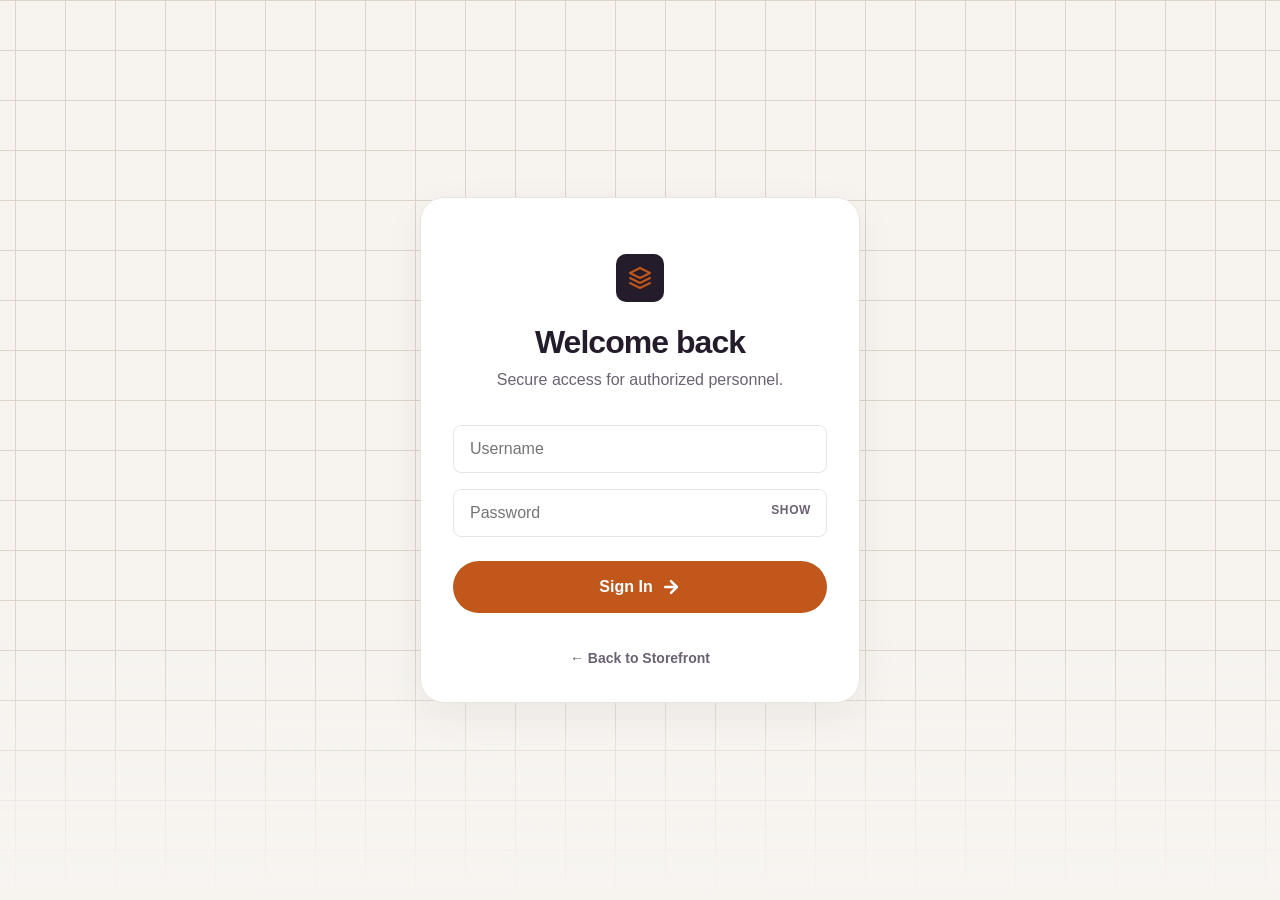
==== admin/index.html @ 254e4165 "Initial commit: E-Commerce Inventory & Order Management System" ====
<!DOCTYPE html>
<html lang="en">
<head>
    <meta charset="UTF-8">
    <meta name="viewport" content="width=device-width, initial-scale=1.0">
    <title>7Store - Admin Dashboard</title>
    <link rel="stylesheet" href="../css/style.css">
</head>
<body>
    <div class="admin-layout">
        <aside class="sidebar">
            <div class="logo" style="margin-bottom: 40px; padding: 0 16px;">
                <div class="logo-tile">
                    <svg viewBox="0 0 24 24" fill="none" stroke-width="2" stroke-linecap="round" stroke-linejoin="round">
                        <polygon points="12 2 2 7 12 12 22 7 12 2"></polygon>
                        <polyline points="2 17 12 22 22 17"></polyline>
                        <polyline points="2 12 12 17 22 12"></polyline>
                    </svg>
                </div>
                7Store
            </div>

            <div style="padding: 0 16px; margin-bottom:24px;">
                <div style="font-size:12px; font-weight:700; color:var(--text-muted); text-transform:uppercase; letter-spacing:0.05em; margin-bottom:8px;">Signed in as</div>
                <div style="display:flex; align-items:center; gap:8px;">
                    <div style="width:8px; height:8px; border-radius:50%; background:var(--accent);"></div>
                    <span id="username-display" style="font-weight:600;"></span>
                    <span class="badge badge-neutral" style="font-size:10px;">ADMIN</span>
                </div>
            </div>

            <a class="sidebar-link active" onclick="loadDashboard()">Dashboard</a>
            <a class="sidebar-link" onclick="loadAnalytics()">Analytics</a>
            <a class="sidebar-link" onclick="loadReorder()">Smart Reorder</a>
            <a class="sidebar-link" onclick="loadCategories()">Categories</a>
            <a class="sidebar-link" onclick="loadProducts()">Products</a>
            <a class="sidebar-link" onclick="loadOrders()">All Orders</a>
            <a class="sidebar-link" onclick="loadStaff()">Manage Staff</a>
            
            <div style="margin-top:auto;">
                <a href="../index.html" target="_blank" class="sidebar-link">
                    <svg width="18" height="18" viewBox="0 0 24 24" fill="none" stroke="currentColor" stroke-width="2" stroke-linecap="round" stroke-linejoin="round"><path d="M18 13v6a2 2 0 0 1-2 2H5a2 2 0 0 1-2-2V8a2 2 0 0 1 2-2h6"></path><polyline points="15 3 21 3 21 9"></polyline><line x1="10" y1="14" x2="21" y2="3"></line></svg>
                    Storefront
                </a>
                <a class="sidebar-link" onclick="logout()" style="color:var(--danger);">
                    <svg width="18" height="18" viewBox="0 0 24 24" fill="none" stroke="currentColor" stroke-width="2" stroke-linecap="round" stroke-linejoin="round"><path d="M9 21H5a2 2 0 0 1-2-2V5a2 2 0 0 1 2-2h4"></path><polyline points="16 17 21 12 16 7"></polyline><line x1="21" y1="12" x2="9" y2="12"></line></svg>
                    Logout
                </a>
            </div>
        </aside>

        <main class="admin-content">
            
            <!-- 1. Dashboard View -->
            <div id="view-dashboard" class="view-section active" style="display:block;">
                <h1 style="margin-bottom:32px;">Overview</h1>
                <div class="grid-3">
                    <div class="card">
                        <h3 style="color:var(--text-muted); font-size:16px;">Total Products</h3>
                        <h1 id="stat-products" style="font-size:48px; margin-top:8px;">...</h1>
                    </div>
                    <div class="card">
                        <h3 style="color:var(--text-muted); font-size:16px;">Total Orders</h3>
                        <h1 id="stat-orders" style="font-size:48px; margin-top:8px;">...</h1>
                    </div>
                    <div class="card">
                        <h3 style="color:var(--text-muted); font-size:16px;">Staff Members</h3>
                        <h1 id="stat-staff" style="font-size:48px; margin-top:8px;">...</h1>
                    </div>
                </div>
            </div>

            <!-- Analytics View -->
            <div id="view-analytics" class="view-section">
                <h1 style="margin-bottom:32px;">Business Analytics</h1>
                
                <div class="card" style="margin-bottom: 32px; background:var(--accent-light); border-color:var(--accent);">
                    <h3 style="color:var(--accent); font-size:16px;">Total Revenue (All Time)</h3>
                    <h1 id="stat-revenue" style="font-size:56px; color:var(--text-main); letter-spacing:-0.03em;">...</h1>
                </div>
                
                <div class="grid-2" style="margin-bottom: 32px;">
                    <div class="card">
                        <h3 style="margin-bottom: 24px;">Top 5 Best Sellers</h3>
                        <table style="margin-top:0;">
                            <thead><tr><th>Product Name</th><th>Total Sold</th></tr></thead>
                            <tbody id="best-tbody"></tbody>
                        </table>
                    </div>
                    <div class="card">
                        <h3 style="margin-bottom: 24px;">Dead Stock (30 Days)</h3>
                        <table style="margin-top:0;">
                            <thead><tr><th>Product Name</th><th>Current Stock</th></tr></thead>
                            <tbody id="dead-tbody"></tbody>
                        </table>
                    </div>
                </div>
                
                <div class="card">
                    <h3 style="margin-bottom: 24px;">Sales Trend (Last 7 Days)</h3>
                    <div id="sales-chart" class="bar-chart-container">
                        <!-- Filled by JS -->
                    </div>
                </div>
            </div>

            <!-- Reorder Suggestions View -->
            <div id="view-reorder" class="view-section">
                <h1 style="margin-bottom:32px;">Smart Reorder Suggestions</h1>
                <div class="card">
                    <div style="background:var(--bg-color); padding: 16px 24px; border-radius:var(--radius-sm); border-left: 4px solid var(--accent); margin-bottom: 24px;">
                        <strong style="color:var(--text-main);">Prediction Formula:</strong><br>
                        <span style="color:var(--text-muted);">(Average Daily Sales &times; 7-Day Lead Time) + 5 Units Safety Stock = Reorder Point</span>
                    </div>
                    <table style="margin-top:0;">
                        <thead><tr><th>Product Name</th><th>Avg Daily Sales (30d)</th><th>Reorder Point</th><th>Current Stock</th><th>Suggested Order Qty</th></tr></thead>
                        <tbody id="reorder-tbody"></tbody>
                    </table>
                </div>
            </div>

            <!-- Categories View -->
            <div id="view-categories" class="view-section">
                <h1 style="margin-bottom:32px;">Categories</h1>
                <div class="card" style="margin-bottom: 32px;">
                    <h3 style="margin-bottom: 16px;">Add New Category</h3>
                    <form id="cat-form" style="display:flex; gap:16px;">
                        <input type="text" id="cat-name" placeholder="Category Name" required style="flex:1;">
                        <input type="text" id="cat-desc" placeholder="Description" style="flex:2;">
                        <button type="submit" class="btn-primary">Add Category</button>
                    </form>
                </div>
                <div class="card">
                    <table style="margin-top:0;">
                        <thead><tr><th>ID</th><th>Name</th><th>Description</th></tr></thead>
                        <tbody id="cat-tbody"></tbody>
                    </table>
                </div>
            </div>

            <!-- Products View -->
            <div id="view-products" class="view-section">
                <h1 style="margin-bottom:32px;">Products</h1>
                <div class="card" style="margin-bottom: 32px;">
                    <h3 style="margin-bottom: 16px;">Add / Edit Product</h3>
                    <form id="prod-form" class="grid-3">
                        <input type="hidden" id="prod-id" value="0">
                        <input type="text" id="prod-sku" placeholder="SKU" required>
                        <input type="text" id="prod-name" placeholder="Product Name" required>
                        <select id="prod-cat" required><option value="">- Select Category -</option></select>
                        <input type="number" id="prod-price" placeholder="Price (₹)" step="0.01" required>
                        <input type="number" id="prod-stock" placeholder="Initial Stock" required>
                        <input type="number" id="prod-thresh" placeholder="Low Stock Threshold" required>
                        <input type="text" id="prod-desc" placeholder="Description" style="grid-column: 1 / span 2;">
                        <div style="display:flex; gap:12px;">
                            <button type="submit" class="btn-primary" style="flex:1;">Save</button>
                            <button type="button" class="btn-secondary" onclick="document.getElementById('prod-form').reset(); document.getElementById('prod-id').value=0;">Clear</button>
                        </div>
                    </form>
                </div>
                <div class="card">
                    <table style="margin-top:0;">
                        <thead><tr><th>SKU</th><th>Name</th><th>Category</th><th>Price</th><th>Stock</th><th>Status</th><th>Actions</th></tr></thead>
                        <tbody id="prod-tbody"></tbody>
                    </table>
                </div>
            </div>

            <!-- Orders View -->
            <div id="view-orders" class="view-section">
                <h1 style="margin-bottom:32px;">All Orders</h1>
                <div class="card">
                    <table style="margin-top:0;">
                        <thead><tr><th>ID</th><th>Customer</th><th>Amount</th><th>Status</th><th>Date</th></tr></thead>
                        <tbody id="orders-tbody"></tbody>
                    </table>
                </div>
            </div>

            <!-- Staff View -->
            <div id="view-staff" class="view-section">
                <h1 style="margin-bottom:32px;">Manage Staff</h1>
                <div class="card" style="margin-bottom: 32px;">
                    <h3 style="margin-bottom: 16px;">Add Staff Member</h3>
                    <form id="staff-form" style="display:flex; gap:16px;">
                        <input type="text" id="staff-user" placeholder="Username" required>
                        <input type="password" id="staff-pass" placeholder="Temporary Password" required>
                        <button type="submit" class="btn-primary">Add Staff</button>
                    </form>
                </div>
                <div class="card">
                    <table style="margin-top:0;">
                        <thead><tr><th>ID</th><th>Username</th><th>Role</th><th>Created</th></tr></thead>
                        <tbody id="staff-tbody"></tbody>
                    </table>
                </div>
            </div>

        </main>
    </div>

    <script src="../js/app.js"></script>
    <script>
        enforceRole('admin').then(() => loadDashboard());

        async function loadDashboard() {
            showView('view-dashboard');
            const stats = await apiCall('admin_stats');
            document.getElementById('stat-products').innerText = stats.products;
            document.getElementById('stat-orders').innerText = stats.orders;
            document.getElementById('stat-staff').innerText = stats.staff;
        }

        async function loadAnalytics() {
            showView('view-analytics');
            const data = await apiCall('get_analytics');
            document.getElementById('stat-revenue').innerText = formatINR(data.revenue);
            document.getElementById('best-tbody').innerHTML = data.best.map(b => `<tr><td style="font-weight:600;">${b.name}</td><td><span class="badge badge-neutral">${b.sold} units</span></td></tr>`).join('');
            document.getElementById('dead-tbody').innerHTML = data.dead.map(d => `<tr><td style="font-weight:600;">${d.name}</td><td><span class="badge badge-warning">${d.stock} units</span></td></tr>`).join('');
            
            const chart = document.getElementById('sales-chart');
            if (data.trend.length === 0) {
                chart.innerHTML = '<p style="color:var(--text-muted); padding:40px;">No sales data in last 7 days.</p>';
            } else {
                const maxTotal = Math.max(...data.trend.map(t => t.total));
                chart.innerHTML = data.trend.map(t => {
                    const height = (t.total / maxTotal) * 100;
                    return `
                        <div class="bar-wrapper">
                            <span class="bar-value">${formatINR(t.total)}</span>
                            <div class="bar" style="height:${height}%;"></div>
                            <span class="bar-label">${t.date.slice(5)}</span>
                        </div>
                    `;
                }).join('');
            }
        }

        async function loadReorder() {
            showView('view-reorder');
            const suggestions = await apiCall('get_reorder');
            if (suggestions.length === 0) {
                document.getElementById('reorder-tbody').innerHTML = '<tr><td colspan="5" style="text-align:center; padding:40px; color:var(--text-muted);">All stock levels are healthy! No restock needed.</td></tr>';
            } else {
                document.getElementById('reorder-tbody').innerHTML = suggestions.map(s => `
                    <tr>
                        <td style="font-weight:700;">${s.name}</td>
                        <td>${s.avg_daily} units/day</td>
                        <td style="font-weight:700; color:var(--text-muted);">${s.reorder_point}</td>
                        <td><span class="badge badge-danger">${s.stock}</span></td>
                        <td><span class="badge badge-success">Order +${s.suggested_qty} units</span></td>
                    </tr>
                `).join('');
            }
        }

        async function loadCategories(silent = false) {
            if (!silent) showView('view-categories');
            const cats = await apiCall('get_categories');
            document.getElementById('cat-tbody').innerHTML = cats.map(c => `<tr><td style="font-family:monospace; color:var(--text-muted);">${c.id}</td><td style="font-weight:600;">${c.name}</td><td>${c.description}</td></tr>`).join('');
            document.getElementById('prod-cat').innerHTML = '<option value="">- Select Category -</option>' + cats.map(c => `<option value="${c.id}">${c.name}</option>`).join('');
        }

        document.getElementById('cat-form').onsubmit = async (e) => {
            e.preventDefault();
            const res = await apiCall('add_category', { name: document.getElementById('cat-name').value, desc: document.getElementById('cat-desc').value });
            if (res.success) { 
                document.getElementById('cat-form').reset(); 
                showToast('Category added successfully.');
                loadCategories(); 
            } else showToast(res.error, 'error');
        };

        async function loadProducts() {
            showView('view-products');
            loadCategories(true); // populate dropdown without switching view
            const prods = await apiCall('get_products');
            document.getElementById('prod-tbody').innerHTML = prods.map(p => `
                <tr>
                    <td style="font-family:monospace; color:var(--text-muted);">${p.sku}</td>
                    <td style="font-weight:600;">${p.name}</td>
                    <td><span class="badge badge-neutral">${p.cat_name}</span></td>
                    <td style="font-weight:700;">${formatINR(p.price)}</td>
                    <td><span class="badge ${p.stock <= p.low_stock_threshold ? 'badge-danger' : 'badge-success'}">${p.stock}</span></td>
                    <td><span class="badge ${p.is_active ? 'badge-success' : 'badge-neutral'}">${p.is_active ? 'Active' : 'Hidden'}</span></td>
                    <td>
                        <div style="display:flex; gap:8px;">
                            <button class="btn-secondary" style="padding:6px 12px; font-size:12px;" onclick='editProd(${JSON.stringify(p)})'>Edit</button>
                            <button class="btn-secondary" style="padding:6px 12px; font-size:12px; border-color:${p.is_active ? 'var(--danger)' : 'var(--success)'}; color:${p.is_active ? 'var(--danger)' : 'var(--success)'};" onclick='toggleProd(${p.id})'>${p.is_active ? 'Deactivate' : 'Activate'}</button>
                        </div>
                    </td>
                </tr>`).join('');
        }

        function editProd(p) {
            document.getElementById('prod-id').value = p.id;
            document.getElementById('prod-sku').value = p.sku;
            document.getElementById('prod-name').value = p.name;
            document.getElementById('prod-cat').value = p.category_id;
            document.getElementById('prod-price').value = p.price;
            document.getElementById('prod-stock').value = p.stock;
            document.getElementById('prod-thresh').value = p.low_stock_threshold;
            document.getElementById('prod-desc').value = p.description;
            window.scrollTo({ top: 0, behavior: 'smooth' });
        }

        document.getElementById('prod-form').onsubmit = async (e) => {
            e.preventDefault();
            const res = await apiCall('save_product', {
                id: document.getElementById('prod-id').value, sku: document.getElementById('prod-sku').value,
                name: document.getElementById('prod-name').value, cat_id: document.getElementById('prod-cat').value,
                price: document.getElementById('prod-price').value, stock: document.getElementById('prod-stock').value,
                threshold: document.getElementById('prod-thresh').value, desc: document.getElementById('prod-desc').value
            });
            if(res.success) {
                document.getElementById('prod-form').reset(); 
                document.getElementById('prod-id').value = 0;
                showToast('Product saved.');
                loadProducts();
            } else {
                showToast(res.error, 'error');
            }
        };

        async function toggleProd(id) {
            await apiCall('toggle_product&id=' + id);
            loadProducts();
        }

        async function loadOrders() {
            showView('view-orders');
            const orders = await apiCall('get_orders');
            document.getElementById('orders-tbody').innerHTML = orders.map(o => {
                let badgeClass = 'badge-neutral';
                if(o.status === 'Pending') badgeClass = 'badge-warning';
                if(o.status === 'Delivered') badgeClass = 'badge-success';
                if(o.status === 'Cancelled') badgeClass = 'badge-danger';

                return `
                <tr>
                    <td style="font-weight:700;">#${o.id}</td>
                    <td>
                        <div style="font-weight:600;">${o.customer_name}</div>
                    </td>
                    <td style="font-weight:700;">${formatINR(o.total_amount)}</td>
                    <td><span class="badge ${badgeClass}">${o.status}</span></td>
                    <td style="font-size:14px; color:var(--text-muted);">${o.created_at}</td>
                </tr>`;
            }).join('');
        }

        async function loadStaff() {
            showView('view-staff');
            const staff = await apiCall('get_staff');
            document.getElementById('staff-tbody').innerHTML = staff.map(s => `
                <tr>
                    <td style="font-family:monospace; color:var(--text-muted);">${s.id}</td>
                    <td style="font-weight:600;">${s.username}</td>
                    <td><span class="badge badge-neutral">${s.role}</span></td>
                    <td style="font-size:14px; color:var(--text-muted);">${s.created_at}</td>
                </tr>`).join('');
        }

        document.getElementById('staff-form').onsubmit = async (e) => {
            e.preventDefault();
            const res = await apiCall('add_staff', { username: document.getElementById('staff-user').value, password: document.getElementById('staff-pass').value });
            if (res.success) { 
                document.getElementById('staff-form').reset(); 
                showToast('Staff member added.');
                loadStaff(); 
            } else showToast(res.error, 'error');
        };
    </script>
</body>
</html>
---- css/style.css ----
@import url('https://fonts.googleapis.com/css2?family=Plus+Jakarta+Sans:wght@400;500;600;700;800&display=swap');

:root {
  --bg-color: #F7F4F0;
  --grid-color: #DCD3C9;
  --text-main: #241C2B;
  --text-muted: #6B6173;
  --accent: #C2571B;
  --accent-hover: #D4672A;
  --accent-light: #F7EAE3;
  --card-bg: #FFFFFF;
  --card-border: #E8E4E1;
  --radius-sm: 8px;
  --radius-md: 20px;
  --radius-lg: 24px;
  --shadow-soft: 0 12px 40px rgba(31, 26, 36, 0.06);
  --shadow-hover: 0 20px 60px rgba(31, 26, 36, 0.1);
  --success: #2ECC71;
  --warning: #F1C40F;
  --danger: #E74C3C;
  --font-main: 'Plus Jakarta Sans', sans-serif;
}

* { box-sizing: border-box; margin: 0; padding: 0; }

body {
  font-family: var(--font-main);
  background-color: var(--bg-color);
  color: var(--text-main);
  line-height: 1.6;
  min-height: 100vh;
  background-image: 
    linear-gradient(var(--grid-color) 1px, transparent 1px),
    linear-gradient(90deg, var(--grid-color) 1px, transparent 1px);
  background-size: 50px 50px;
  background-position: center top;
}

body::after {
  content: ''; position: fixed; bottom: 0; left: 0; right: 0; height: 30vh;
  background: linear-gradient(to top, var(--bg-color), transparent);
  pointer-events: none; z-index: -1;
}

a { text-decoration: none; color: inherit; transition: color 0.2s; }
button { font-family: inherit; cursor: pointer; transition: all 0.2s ease; border: none; }

h1, h2, h3, h4 { font-weight: 800; letter-spacing: -0.03em; line-height: 1.05; color: var(--text-main); }
.hero-title { font-size: clamp(48px, 6vw, 84px); margin-bottom: 24px; }
.hero-title .accent-text { color: var(--accent); }
p { color: var(--text-muted); max-width: 60ch; }

.navbar { display: flex; justify-content: space-between; align-items: center; padding: 24px 5%; max-width: 1400px; margin: 0 auto; }
.logo { display: flex; align-items: center; gap: 12px; font-weight: 800; font-size: 22px; }
.logo-tile { width: 36px; height: 36px; background: #241C2B; border-radius: 10px; display: flex; align-items: center; justify-content: center; }
.logo-tile svg { width: 18px; height: 18px; stroke: var(--accent); }
.nav-links { display: flex; gap: 40px; font-weight: 600; color: var(--text-muted); font-size: 15px; }
.nav-links a:hover, .nav-links a.active { color: var(--text-main); }

.btn-primary {
  background: var(--accent); color: white; padding: 14px 28px; border-radius: 30px;
  font-weight: 700; display: inline-flex; align-items: center; gap: 8px; font-size: 15px;
}
.btn-primary:hover { background: var(--accent-hover); transform: translateY(-2px); box-shadow: 0 8px 24px rgba(194, 87, 27, 0.25); }
.btn-primary svg { transition: transform 0.2s; }
.btn-primary:hover svg { transform: translateX(4px); }

.btn-secondary {
  background: var(--card-bg); border: 1px solid var(--card-border); color: var(--text-main);
  padding: 12px 24px; border-radius: 30px; font-weight: 600;
}
.btn-secondary:hover { border-color: var(--text-muted); }

.card {
  background: var(--card-bg); border: 1px solid var(--card-border); border-radius: var(--radius-lg);
  padding: 32px; box-shadow: var(--shadow-soft); transition: transform 0.2s, box-shadow 0.2s;
}
.card:hover { box-shadow: var(--shadow-hover); transform: translateY(-4px); }

.window-dots { display: flex; gap: 8px; margin-bottom: 24px; }
.dot { width: 12px; height: 12px; border-radius: 50%; }
.dot.red { background: #E74C3C; }
.dot.yellow { background: #F1C40F; }
.dot.green { background: #2ECC71; }

/* FORMS & TABLES */
input, select {
  width: 100%;
  padding: 14px 16px;
  border: 1px solid var(--card-border);
  border-radius: var(--radius-sm);
  font-family: inherit;
  font-size: 16px;
  transition: border-color 0.2s;
  background: #fff;
}
input:focus, select:focus {
  outline: none;
  border-color: var(--accent);
  box-shadow: 0 0 0 3px var(--accent-light);
}
table {
  width: 100%;
  border-collapse: collapse;
  margin-top: 16px;
}
th, td {
  padding: 16px;
  text-align: left;
  border-bottom: 1px solid var(--card-border);
}
th { font-weight: 600; color: var(--text-muted); font-size: 14px; text-transform: uppercase; letter-spacing: 0.05em; }
tbody tr:hover { background: #FAFAFA; }

/* UTILS */
.badge {
  padding: 4px 10px;
  border-radius: 20px;
  font-size: 12px;
  font-weight: 700;
  text-transform: uppercase;
}
.badge-success { background: #E8F8F5; color: var(--success); }
.badge-warning { background: #FEF9E7; color: var(--warning); }
.badge-danger { background: #FDEDEC; color: var(--danger); }
.badge-neutral { background: #F4F6F7; color: var(--text-muted); }

/* LAYOUTS */
.container { max-width: 1200px; margin: 0 auto; padding: 40px 5%; }
.grid-2 { display: grid; grid-template-columns: 1fr 1fr; gap: 40px; }
.grid-3 { display: grid; grid-template-columns: repeat(auto-fit, minmax(300px, 1fr)); gap: 24px; }

/* ADMIN SIDEBAR */
.admin-layout { display: flex; min-height: 100vh; }
.sidebar {
  width: 260px;
  background: var(--card-bg);
  border-right: 1px solid var(--card-border);
  padding: 24px;
  display: flex;
  flex-direction: column;
  gap: 8px;
}
.sidebar-link {
  padding: 12px 16px;
  border-radius: var(--radius-sm);
  color: var(--text-muted);
  font-weight: 500;
  cursor: pointer;
  display: flex;
  align-items: center;
  gap: 12px;
}
.sidebar-link:hover { background: #FAFAFA; color: var(--text-main); }
.sidebar-link.active {
  background: var(--accent-light);
  color: var(--accent);
  font-weight: 700;
}
.admin-content { flex: 1; padding: 40px; }
.view-section { display: none; }

/* PRODUCT CARD (STORE) */
.product-card {
  display: flex;
  flex-direction: column;
  height: 100%;
}
.product-img-placeholder {
  height: 180px;
  background: linear-gradient(135deg, #F5EAE1, #E8D5C4);
  border-radius: var(--radius-sm);
  margin-bottom: 16px;
  display: flex;
  align-items: center;
  justify-content: center;
  font-size: 48px;
  color: rgba(255,255,255,0.7);
  font-weight: 800;
}
.product-price { font-size: 24px; font-weight: 800; margin: 12px 0; color: var(--text-main); }
.product-card button { margin-top: auto; width: 100%; justify-content: center; }

/* CART DRAWER */
#cart-modal {
  position: fixed; top: 0; right: -400px; width: 400px; height: 100vh;
  background: var(--card-bg);
  box-shadow: -10px 0 40px rgba(0,0,0,0.1);
  padding: 32px;
  transition: right 0.3s ease;
  z-index: 1000;
  display: flex;
  flex-direction: column;
}
#cart-modal.open { right: 0; }
.cart-overlay {
  position: fixed; inset: 0; background: rgba(0,0,0,0.2); backdrop-filter: blur(2px);
  z-index: 999; display: none; opacity: 0; transition: opacity 0.3s;
}
.cart-overlay.open { display: block; opacity: 1; }

/* TOASTS */
.toast-container { position: fixed; bottom: 24px; right: 24px; z-index: 2000; display:flex; flex-direction:column; gap:10px; }
.toast {
  background: var(--card-bg); border: 1px solid var(--card-border); border-left: 4px solid var(--accent);
  padding: 16px 24px; border-radius: var(--radius-sm); box-shadow: var(--shadow-soft);
  font-weight: 500; animation: slideIn 0.3s ease forwards;
}
@keyframes slideIn { from { transform: translateX(100%); opacity: 0; } to { transform: translateX(0); opacity: 1; } }

/* CHARTS (CSS) */
.bar-chart-container {
  display: flex; align-items: flex-end; gap: 12px; height: 250px;
  padding: 24px 0 0 0; border-bottom: 2px solid var(--card-border);
}
.bar-wrapper { flex: 1; display: flex; flex-direction: column; align-items: center; justify-content: flex-end; height: 100%; group: hover; }
.bar { background: var(--accent); width: 100%; border-radius: 4px 4px 0 0; transition: height 0.5s ease, background 0.2s; }
.bar-wrapper:hover .bar { background: var(--accent-hover); }
.bar-label { font-size: 12px; color: var(--text-muted); margin-top: 8px; }
.bar-value { font-size: 12px; color: var(--text-main); font-weight: 700; margin-bottom: 8px; opacity: 0; transition: opacity 0.2s; }
.bar-wrapper:hover .bar-value { opacity: 1; }
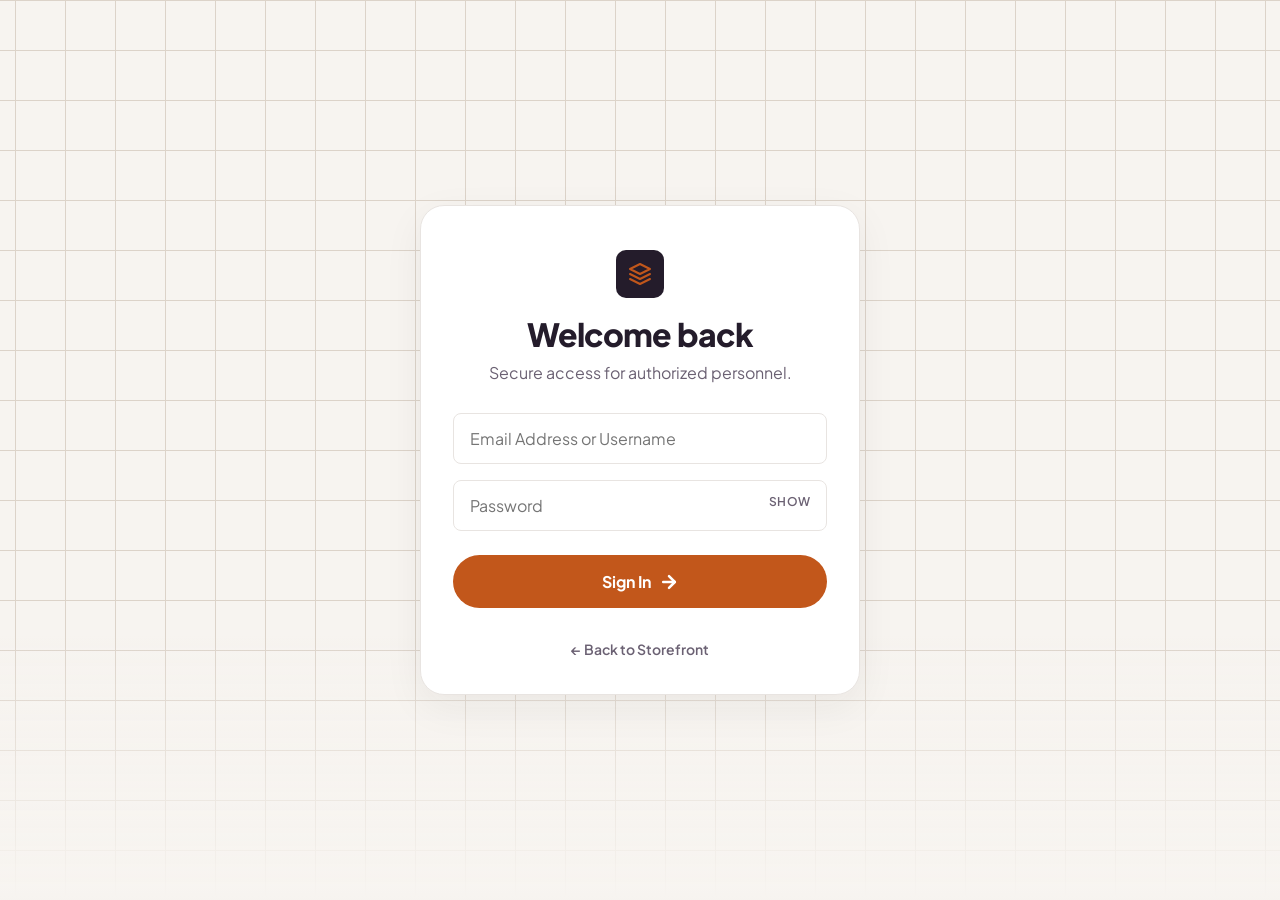
==== commit cf897683: "Update project branding to Inventra and implement feature improvements - Update branding to Inventra" ====
--- a/admin/index.html
+++ b/admin/index.html
@@ -3,7 +3,7 @@
 <head>
     <meta charset="UTF-8">
     <meta name="viewport" content="width=device-width, initial-scale=1.0">
-    <title>7Store - Admin Dashboard</title>
+    <title>Inventra - Admin Dashboard</title>
     <link rel="stylesheet" href="../css/style.css">
 </head>
 <body>
@@ -17,7 +17,7 @@
                         <polyline points="2 12 12 17 22 12"></polyline>
                     </svg>
                 </div>
-                7Store
+                Inventra
             </div>
 
             <div style="padding: 0 16px; margin-bottom:24px;">
@@ -51,26 +51,40 @@
 
         <main class="admin-content">
             
-            <!-- 1. Dashboard View -->
+            <!-- 1. Dashboard View (Stat Cards Clickable) -->
             <div id="view-dashboard" class="view-section active" style="display:block;">
                 <h1 style="margin-bottom:32px;">Overview</h1>
                 <div class="grid-3">
-                    <div class="card">
-                        <h3 style="color:var(--text-muted); font-size:16px;">Total Products</h3>
+                    <div class="card stat-card" onclick="loadProducts()" tabindex="0" role="link" aria-label="View Products" onkeydown="if(event.key==='Enter'||event.key===' '){event.preventDefault(); loadProducts();}">
+                        <div style="display:flex; justify-content:space-between; align-items:flex-start;">
+                            <h3 style="color:var(--text-muted); font-size:16px;">Total Products</h3>
+                            <svg width="20" height="20" viewBox="0 0 24 24" fill="none" stroke="currentColor" stroke-width="2.5" stroke-linecap="round" stroke-linejoin="round" style="color:var(--accent);"><path d="M5 12h14"></path><path d="m12 5 7 7-7 7"></path></svg>
+                        </div>
                         <h1 id="stat-products" style="font-size:48px; margin-top:8px;">...</h1>
-                    </div>
-                    <div class="card">
-                        <h3 style="color:var(--text-muted); font-size:16px;">Total Orders</h3>
+                        <span style="font-size:12px; color:var(--text-muted); font-weight:600;">Click to manage catalog &rarr;</span>
+                    </div>
+
+                    <div class="card stat-card" onclick="loadOrders()" tabindex="0" role="link" aria-label="View Orders" onkeydown="if(event.key==='Enter'||event.key===' '){event.preventDefault(); loadOrders();}">
+                        <div style="display:flex; justify-content:space-between; align-items:flex-start;">
+                            <h3 style="color:var(--text-muted); font-size:16px;">Total Orders</h3>
+                            <svg width="20" height="20" viewBox="0 0 24 24" fill="none" stroke="currentColor" stroke-width="2.5" stroke-linecap="round" stroke-linejoin="round" style="color:var(--accent);"><path d="M5 12h14"></path><path d="m12 5 7 7-7 7"></path></svg>
+                        </div>
                         <h1 id="stat-orders" style="font-size:48px; margin-top:8px;">...</h1>
-                    </div>
-                    <div class="card">
-                        <h3 style="color:var(--text-muted); font-size:16px;">Staff Members</h3>
+                        <span style="font-size:12px; color:var(--text-muted); font-weight:600;">Click to view orders &rarr;</span>
+                    </div>
+
+                    <div class="card stat-card" onclick="loadStaff()" tabindex="0" role="link" aria-label="View Staff" onkeydown="if(event.key==='Enter'||event.key===' '){event.preventDefault(); loadStaff();}">
+                        <div style="display:flex; justify-content:space-between; align-items:flex-start;">
+                            <h3 style="color:var(--text-muted); font-size:16px;">Staff Members</h3>
+                            <svg width="20" height="20" viewBox="0 0 24 24" fill="none" stroke="currentColor" stroke-width="2.5" stroke-linecap="round" stroke-linejoin="round" style="color:var(--accent);"><path d="M5 12h14"></path><path d="m12 5 7 7-7 7"></path></svg>
+                        </div>
                         <h1 id="stat-staff" style="font-size:48px; margin-top:8px;">...</h1>
-                    </div>
-                </div>
-            </div>
-
-            <!-- Analytics View -->
+                        <span style="font-size:12px; color:var(--text-muted); font-weight:600;">Click to manage team &rarr;</span>
+                    </div>
+                </div>
+            </div>
+
+            <!-- Analytics View (Fixed Sales Trend Chart) -->
             <div id="view-analytics" class="view-section">
                 <h1 style="margin-bottom:32px;">Business Analytics</h1>
                 
@@ -97,8 +111,8 @@
                 </div>
                 
                 <div class="card">
-                    <h3 style="margin-bottom: 24px;">Sales Trend (Last 7 Days)</h3>
-                    <div id="sales-chart" class="bar-chart-container">
+                    <h3 style="margin-bottom: 20px;">Sales Trend (Last 7 Days)</h3>
+                    <div id="sales-chart">
                         <!-- Filled by JS -->
                     </div>
                 </div>
@@ -138,12 +152,12 @@
                 </div>
             </div>
 
-            <!-- Products View -->
+            <!-- Products View (Image Required on Add, Optional on Edit) -->
             <div id="view-products" class="view-section">
                 <h1 style="margin-bottom:32px;">Products</h1>
                 <div class="card" style="margin-bottom: 32px;">
                     <h3 style="margin-bottom: 16px;">Add / Edit Product</h3>
-                    <form id="prod-form" class="grid-3">
+                    <form id="prod-form" class="grid-3" enctype="multipart/form-data">
                         <input type="hidden" id="prod-id" value="0">
                         <input type="text" id="prod-sku" placeholder="SKU" required>
                         <input type="text" id="prod-name" placeholder="Product Name" required>
@@ -152,15 +166,42 @@
                         <input type="number" id="prod-stock" placeholder="Initial Stock" required>
                         <input type="number" id="prod-thresh" placeholder="Low Stock Threshold" required>
                         <input type="text" id="prod-desc" placeholder="Description" style="grid-column: 1 / span 2;">
-                        <div style="display:flex; gap:12px;">
-                            <button type="submit" class="btn-primary" style="flex:1;">Save</button>
-                            <button type="button" class="btn-secondary" onclick="document.getElementById('prod-form').reset(); document.getElementById('prod-id').value=0;">Clear</button>
+                        
+                        <!-- Image Upload Container -->
+                        <div style="grid-column: 1 / -1; background: var(--bg-color); padding: 18px 20px; border-radius: var(--radius-sm); border: 1px dashed var(--card-border);">
+                            <label style="display:block; font-size:13px; font-weight:700; margin-bottom:8px; color:var(--text-main);">
+                                Product Image <span id="prod-image-req" style="color:var(--danger);">(Required for new products)</span>
+                            </label>
+                            <div style="display:flex; align-items:center; gap:20px; flex-wrap:wrap;">
+                                <input type="file" id="prod-image" accept=".jpg,.jpeg,.png,.webp" style="flex:1; min-width:240px; padding:10px; background:#fff;">
+                                <div id="image-preview-wrapper" style="display:none; align-items:center; gap:12px;">
+                                    <img id="image-preview" src="" alt="Preview" style="width:52px; height:52px; object-fit:cover; border-radius:var(--radius-sm); border:1px solid var(--card-border);">
+                                    <span id="image-preview-caption" style="font-size:12px; color:var(--text-muted); font-weight:600;"></span>
+                                </div>
+                            </div>
+                            <div id="prod-image-error" class="field-error"></div>
+                        </div>
+
+                        <div style="display:flex; gap:12px; grid-column: 1 / -1;">
+                            <button type="submit" id="prod-save-btn" class="btn-primary" style="flex:1; justify-content:center;">Save Product</button>
+                            <button type="button" class="btn-secondary" onclick="resetProdForm()">Clear Form</button>
                         </div>
                     </form>
                 </div>
                 <div class="card">
                     <table style="margin-top:0;">
-                        <thead><tr><th>SKU</th><th>Name</th><th>Category</th><th>Price</th><th>Stock</th><th>Status</th><th>Actions</th></tr></thead>
+                        <thead>
+                            <tr>
+                                <th>Image</th>
+                                <th>SKU</th>
+                                <th>Name</th>
+                                <th>Category</th>
+                                <th>Price</th>
+                                <th>Stock</th>
+                                <th>Status</th>
+                                <th>Actions</th>
+                            </tr>
+                        </thead>
                         <tbody id="prod-tbody"></tbody>
                     </table>
                 </div>
@@ -177,20 +218,36 @@
                 </div>
             </div>
 
-            <!-- Staff View -->
+            <!-- Staff View (With Email & Phone Validation) -->
             <div id="view-staff" class="view-section">
                 <h1 style="margin-bottom:32px;">Manage Staff</h1>
                 <div class="card" style="margin-bottom: 32px;">
                     <h3 style="margin-bottom: 16px;">Add Staff Member</h3>
-                    <form id="staff-form" style="display:flex; gap:16px;">
-                        <input type="text" id="staff-user" placeholder="Username" required>
-                        <input type="password" id="staff-pass" placeholder="Temporary Password" required>
-                        <button type="submit" class="btn-primary">Add Staff</button>
+                    <form id="staff-form" class="grid-2" style="gap:16px;">
+                        <div>
+                            <input type="text" id="staff-user" placeholder="Username" required>
+                            <div id="staff-user-error" class="field-error"></div>
+                        </div>
+                        <div>
+                            <input type="email" id="staff-email" placeholder="Staff Email Address" required>
+                            <div id="staff-email-error" class="field-error"></div>
+                        </div>
+                        <div>
+                            <input type="text" id="staff-phone" placeholder="Phone Number (10 digits)" inputmode="numeric" maxlength="10" required>
+                            <div id="staff-phone-error" class="field-error"></div>
+                        </div>
+                        <div>
+                            <input type="password" id="staff-pass" placeholder="Temporary Password" required>
+                            <div id="staff-pass-error" class="field-error"></div>
+                        </div>
+                        <div style="grid-column: 1 / -1;">
+                            <button type="submit" id="staff-submit-btn" class="btn-primary" style="width:100%; justify-content:center;">Add Staff Member</button>
+                        </div>
                     </form>
                 </div>
                 <div class="card">
                     <table style="margin-top:0;">
-                        <thead><tr><th>ID</th><th>Username</th><th>Role</th><th>Created</th></tr></thead>
+                        <thead><tr><th>ID</th><th>Username</th><th>Email</th><th>Phone</th><th>Role</th><th>Created</th></tr></thead>
                         <tbody id="staff-tbody"></tbody>
                     </table>
                 </div>
@@ -200,8 +257,15 @@
     </div>
 
     <script src="../js/app.js"></script>
+    <script src="../js/validators.js"></script>
     <script>
-        enforceRole('admin').then(() => loadDashboard());
+        enforceRole('admin').then(() => {
+            loadDashboard();
+            setupStaffFormValidation();
+            setupProductImageValidation();
+        });
+
+        let currentTrendData = [];
 
         async function loadDashboard() {
             showView('view-dashboard');
@@ -215,26 +279,76 @@
             showView('view-analytics');
             const data = await apiCall('get_analytics');
             document.getElementById('stat-revenue').innerText = formatINR(data.revenue);
-            document.getElementById('best-tbody').innerHTML = data.best.map(b => `<tr><td style="font-weight:600;">${b.name}</td><td><span class="badge badge-neutral">${b.sold} units</span></td></tr>`).join('');
-            document.getElementById('dead-tbody').innerHTML = data.dead.map(d => `<tr><td style="font-weight:600;">${d.name}</td><td><span class="badge badge-warning">${d.stock} units</span></td></tr>`).join('');
+            document.getElementById('best-tbody').innerHTML = (data.best || []).map(b => `<tr><td style="font-weight:600;">${b.name}</td><td><span class="badge badge-neutral">${b.sold} units</span></td></tr>`).join('');
+            document.getElementById('dead-tbody').innerHTML = (data.dead || []).map(d => `<tr><td style="font-weight:600;">${d.name}</td><td><span class="badge badge-warning">${d.stock} units</span></td></tr>`).join('');
             
+            currentTrendData = data.trend || [];
+            renderSalesChart(currentTrendData);
+        }
+
+        // 2. Sales Trend Chart Renderer
+        function renderSalesChart(trend) {
             const chart = document.getElementById('sales-chart');
-            if (data.trend.length === 0) {
-                chart.innerHTML = '<p style="color:var(--text-muted); padding:40px;">No sales data in last 7 days.</p>';
-            } else {
-                const maxTotal = Math.max(...data.trend.map(t => t.total));
-                chart.innerHTML = data.trend.map(t => {
-                    const height = (t.total / maxTotal) * 100;
-                    return `
-                        <div class="bar-wrapper">
-                            <span class="bar-value">${formatINR(t.total)}</span>
-                            <div class="bar" style="height:${height}%;"></div>
-                            <span class="bar-label">${t.date.slice(5)}</span>
-                        </div>
-                    `;
-                }).join('');
-            }
-        }
+            if (!trend || trend.length === 0) {
+                chart.innerHTML = '<div style="padding:48px; text-align:center; color:var(--text-muted);"><p style="font-weight:600;">No sales in the last 7 days</p></div>';
+                return;
+            }
+
+            const totalSales = trend.reduce((sum, item) => sum + (Number(item.total) || 0), 0);
+            if (totalSales <= 0) {
+                chart.innerHTML = `
+                    <div style="padding:48px 20px; text-align:center; color:var(--text-muted); width:100%;">
+                        <p style="font-size:16px; font-weight:700; color:var(--text-main); margin-bottom:6px;">No sales in the last 7 days</p>
+                        <span style="font-size:13px;">New orders placed in the store will automatically appear here.</span>
+                    </div>
+                `;
+                return;
+            }
+
+            const maxTotal = Math.max(...trend.map(t => Number(t.total) || 0), 1);
+            const midTotal = maxTotal / 2;
+
+            const yAxis = `
+                <div class="chart-y-axis">
+                    <span>${formatINR(maxTotal)}</span>
+                    <span>${formatINR(midTotal)}</span>
+                    <span>Rs. 0</span>
+                </div>
+            `;
+
+            const bars = trend.map(t => {
+                const total = Number(t.total) || 0;
+                const height = total > 0 ? Math.max(Math.round((total / maxTotal) * 100), 5) : 0;
+                const dateObj = new Date(t.date + 'T00:00:00');
+                const dayName = dateObj.toLocaleDateString('en-IN', { weekday: 'short' });
+                const dayNum = dateObj.toLocaleDateString('en-IN', { day: 'numeric', month: 'short' });
+
+                return `
+                    <div class="bar-wrapper" tabindex="0" role="img" aria-label="${dayName}, ${dayNum}: ${formatINR(total)}">
+                        <div class="bar-tooltip">${dayName}, ${dayNum}<br><strong>${formatINR(total)}</strong></div>
+                        <div class="bar" style="height:${height}%;"></div>
+                        <span class="bar-label"><strong>${dayName}</strong><br>${dayNum}</span>
+                    </div>
+                `;
+            }).join('');
+
+            chart.innerHTML = `
+                <div class="chart-container-box">
+                    ${yAxis}
+                    <div class="bar-chart-container">
+                        ${bars}
+                    </div>
+                </div>
+            `;
+        }
+
+        // Resize handler for chart
+        window.addEventListener('resize', () => {
+            const analyticsView = document.getElementById('view-analytics');
+            if (analyticsView && analyticsView.style.display === 'block' && currentTrendData.length > 0) {
+                renderSalesChart(currentTrendData);
+            }
+        });
 
         async function loadReorder() {
             showView('view-reorder');
@@ -273,10 +387,17 @@
 
         async function loadProducts() {
             showView('view-products');
-            loadCategories(true); // populate dropdown without switching view
+            loadCategories(true);
             const prods = await apiCall('get_products');
-            document.getElementById('prod-tbody').innerHTML = prods.map(p => `
+            document.getElementById('prod-tbody').innerHTML = prods.map(p => {
+                const imgSrc = p.image_path ? `../${p.image_path}` : '';
+                const imgCell = imgSrc 
+                    ? `<img src="${imgSrc}" alt="${p.name}" style="width:40px; height:40px; object-fit:cover; border-radius:var(--radius-sm); border:1px solid var(--card-border);">` 
+                    : `<div class="product-img-placeholder" style="width:40px; height:40px; font-size:14px; margin-bottom:0; border-radius:var(--radius-sm);">${(p.name || 'P').charAt(0).toUpperCase()}</div>`;
+
+                return `
                 <tr>
+                    <td>${imgCell}</td>
                     <td style="font-family:monospace; color:var(--text-muted);">${p.sku}</td>
                     <td style="font-weight:600;">${p.name}</td>
                     <td><span class="badge badge-neutral">${p.cat_name}</span></td>
@@ -289,7 +410,55 @@
                             <button class="btn-secondary" style="padding:6px 12px; font-size:12px; border-color:${p.is_active ? 'var(--danger)' : 'var(--success)'}; color:${p.is_active ? 'var(--danger)' : 'var(--success)'};" onclick='toggleProd(${p.id})'>${p.is_active ? 'Deactivate' : 'Activate'}</button>
                         </div>
                     </td>
-                </tr>`).join('');
+                </tr>`;
+            }).join('');
+        }
+
+        // 4. Product Image Validation & Preview Setup
+        function setupProductImageValidation() {
+            const fileInput = document.getElementById('prod-image');
+            const errorEl = document.getElementById('prod-image-error');
+            const previewWrapper = document.getElementById('image-preview-wrapper');
+            const previewImg = document.getElementById('image-preview');
+            const previewCap = document.getElementById('image-preview-caption');
+
+            fileInput.addEventListener('change', () => {
+                const file = fileInput.files[0];
+                if (!file) {
+                    if (document.getElementById('prod-id').value == 0) {
+                        setFieldError(fileInput, errorEl, 'Please upload a product image.');
+                    } else {
+                        setFieldNeutral(fileInput, errorEl);
+                    }
+                    return;
+                }
+                const res = validateImageFile(file);
+                if (!res.valid) {
+                    setFieldError(fileInput, errorEl, res.error);
+                    fileInput.value = '';
+                    previewWrapper.style.display = 'none';
+                } else {
+                    setFieldSuccess(fileInput, errorEl);
+                    const reader = new FileReader();
+                    reader.onload = (e) => {
+                        previewImg.src = e.target.result;
+                        previewCap.textContent = `New upload (${Math.round(file.size / 1024)} KB)`;
+                        previewWrapper.style.display = 'flex';
+                    };
+                    reader.readAsDataURL(file);
+                }
+            });
+        }
+
+        function resetProdForm() {
+            document.getElementById('prod-form').reset();
+            document.getElementById('prod-id').value = 0;
+            document.getElementById('prod-image-req').textContent = '(Required for new products)';
+            document.getElementById('image-preview-wrapper').style.display = 'none';
+            document.getElementById('image-preview').src = '';
+            const errorEl = document.getElementById('prod-image-error');
+            if (errorEl) { errorEl.textContent = ''; errorEl.style.display = 'none'; }
+            document.getElementById('prod-image').classList.remove('is-invalid', 'is-valid');
         }
 
         function editProd(p) {
@@ -300,22 +469,74 @@
             document.getElementById('prod-price').value = p.price;
             document.getElementById('prod-stock').value = p.stock;
             document.getElementById('prod-thresh').value = p.low_stock_threshold;
-            document.getElementById('prod-desc').value = p.description;
+            document.getElementById('prod-desc').value = p.description || '';
+            
+            document.getElementById('prod-image-req').textContent = '(Optional on edit - leave empty to keep current)';
+            const previewWrapper = document.getElementById('image-preview-wrapper');
+            const previewImg = document.getElementById('image-preview');
+            const previewCap = document.getElementById('image-preview-caption');
+            const errorEl = document.getElementById('prod-image-error');
+            if (errorEl) { errorEl.textContent = ''; errorEl.style.display = 'none'; }
+            document.getElementById('prod-image').classList.remove('is-invalid', 'is-valid');
+
+            if (p.image_path) {
+                previewImg.src = '../' + p.image_path;
+                previewCap.textContent = 'Current Image';
+                previewWrapper.style.display = 'flex';
+            } else {
+                previewWrapper.style.display = 'none';
+            }
             window.scrollTo({ top: 0, behavior: 'smooth' });
         }
 
         document.getElementById('prod-form').onsubmit = async (e) => {
             e.preventDefault();
-            const res = await apiCall('save_product', {
-                id: document.getElementById('prod-id').value, sku: document.getElementById('prod-sku').value,
-                name: document.getElementById('prod-name').value, cat_id: document.getElementById('prod-cat').value,
-                price: document.getElementById('prod-price').value, stock: document.getElementById('prod-stock').value,
-                threshold: document.getElementById('prod-thresh').value, desc: document.getElementById('prod-desc').value
-            });
-            if(res.success) {
-                document.getElementById('prod-form').reset(); 
-                document.getElementById('prod-id').value = 0;
-                showToast('Product saved.');
+            const prodId = document.getElementById('prod-id').value;
+            const fileInput = document.getElementById('prod-image');
+            const errorEl = document.getElementById('prod-image-error');
+            const file = fileInput.files[0];
+
+            // Image is required for new products
+            if (prodId == 0 && !file) {
+                setFieldError(fileInput, errorEl, 'Please upload a product image.');
+                fileInput.focus();
+                return;
+            }
+
+            if (file) {
+                const check = validateImageFile(file);
+                if (!check.valid) {
+                    setFieldError(fileInput, errorEl, check.error);
+                    fileInput.focus();
+                    return;
+                }
+            }
+
+            const formData = new FormData();
+            formData.append('id', prodId);
+            formData.append('sku', document.getElementById('prod-sku').value.trim());
+            formData.append('name', document.getElementById('prod-name').value.trim());
+            formData.append('cat_id', document.getElementById('prod-cat').value);
+            formData.append('price', document.getElementById('prod-price').value);
+            formData.append('stock', document.getElementById('prod-stock').value);
+            formData.append('threshold', document.getElementById('prod-thresh').value);
+            formData.append('desc', document.getElementById('prod-desc').value.trim());
+            if (file) {
+                formData.append('image', file);
+            }
+
+            const btn = document.getElementById('prod-save-btn');
+            const orig = btn.innerHTML;
+            btn.innerHTML = 'Saving...';
+            btn.disabled = true;
+
+            const res = await apiCall('save_product', formData);
+            btn.innerHTML = orig;
+            btn.disabled = false;
+
+            if (res.success) {
+                resetProdForm();
+                showToast('Product saved successfully.');
                 loadProducts();
             } else {
                 showToast(res.error, 'error');
@@ -341,6 +562,7 @@
                     <td style="font-weight:700;">#${o.id}</td>
                     <td>
                         <div style="font-weight:600;">${o.customer_name}</div>
+                        <div style="font-size:12px; color:var(--text-muted);">${o.customer_phone || ''}</div>
                     </td>
                     <td style="font-weight:700;">${formatINR(o.total_amount)}</td>
                     <td><span class="badge ${badgeClass}">${o.status}</span></td>
@@ -356,20 +578,81 @@
                 <tr>
                     <td style="font-family:monospace; color:var(--text-muted);">${s.id}</td>
                     <td style="font-weight:600;">${s.username}</td>
+                    <td>${s.email || '-'}</td>
+                    <td>${s.phone || '-'}</td>
                     <td><span class="badge badge-neutral">${s.role}</span></td>
                     <td style="font-size:14px; color:var(--text-muted);">${s.created_at}</td>
                 </tr>`).join('');
         }
 
+        // 5 & 6. Staff Form Validation Setup
+        function setupStaffFormValidation() {
+            const emailInput = document.getElementById('staff-email');
+            const emailError = document.getElementById('staff-email-error');
+            const phoneInput = document.getElementById('staff-phone');
+            const phoneError = document.getElementById('staff-phone-error');
+
+            if (emailInput && emailError) {
+                attachEmailValidator(emailInput, emailError);
+            }
+            if (phoneInput && phoneError) {
+                attachPhoneValidator(phoneInput, phoneError);
+            }
+        }
+
         document.getElementById('staff-form').onsubmit = async (e) => {
             e.preventDefault();
-            const res = await apiCall('add_staff', { username: document.getElementById('staff-user').value, password: document.getElementById('staff-pass').value });
+            const userInput = document.getElementById('staff-user');
+            const emailInput = document.getElementById('staff-email');
+            const phoneInput = document.getElementById('staff-phone');
+            const passInput = document.getElementById('staff-pass');
+
+            const emailError = document.getElementById('staff-email-error');
+            const phoneError = document.getElementById('staff-phone-error');
+
+            const emailCheck = validateEmail(emailInput.value);
+            if (!emailCheck.valid) {
+                setFieldError(emailInput, emailError, emailCheck.error);
+                emailInput.focus();
+                return;
+            } else {
+                setFieldSuccess(emailInput, emailError);
+            }
+
+            const phoneCheck = validatePhoneNumber(phoneInput.value);
+            if (!phoneCheck.valid) {
+                setFieldError(phoneInput, phoneError, phoneCheck.error);
+                phoneInput.focus();
+                return;
+            } else {
+                setFieldSuccess(phoneInput, phoneError);
+            }
+
+            const btn = document.getElementById('staff-submit-btn');
+            const orig = btn.innerHTML;
+            btn.innerHTML = 'Adding...';
+            btn.disabled = true;
+
+            const res = await apiCall('add_staff', {
+                username: userInput.value.trim(),
+                email: emailCheck.clean,
+                phone: phoneCheck.clean,
+                password: passInput.value
+            });
+
+            btn.innerHTML = orig;
+            btn.disabled = false;
+
             if (res.success) { 
-                document.getElementById('staff-form').reset(); 
-                showToast('Staff member added.');
+                document.getElementById('staff-form').reset();
+                setFieldNeutral(emailInput, emailError);
+                setFieldNeutral(phoneInput, phoneError);
+                showToast('Staff member added successfully.');
                 loadStaff(); 
-            } else showToast(res.error, 'error');
+            } else {
+                showToast(res.error, 'error');
+            }
         };
     </script>
 </body>
-</html>
+</html>
--- a/css/style.css
+++ b/css/style.css
@@ -23,6 +23,10 @@
 
 * { box-sizing: border-box; margin: 0; padding: 0; }
 
+html {
+  scroll-behavior: smooth;
+}
+
 body {
   font-family: var(--font-main);
   background-color: var(--bg-color);
@@ -50,20 +54,21 @@
 .hero-title .accent-text { color: var(--accent); }
 p { color: var(--text-muted); max-width: 60ch; }
 
-.navbar { display: flex; justify-content: space-between; align-items: center; padding: 24px 5%; max-width: 1400px; margin: 0 auto; }
+.navbar { display: flex; justify-content: space-between; align-items: center; padding: 24px 5%; max-width: 1400px; margin: 0 auto; position: sticky; top: 0; background: rgba(247, 244, 240, 0.95); backdrop-filter: blur(8px); z-index: 100; }
 .logo { display: flex; align-items: center; gap: 12px; font-weight: 800; font-size: 22px; }
 .logo-tile { width: 36px; height: 36px; background: #241C2B; border-radius: 10px; display: flex; align-items: center; justify-content: center; }
 .logo-tile svg { width: 18px; height: 18px; stroke: var(--accent); }
 .nav-links { display: flex; gap: 40px; font-weight: 600; color: var(--text-muted); font-size: 15px; }
-.nav-links a:hover, .nav-links a.active { color: var(--text-main); }
+.nav-links a:hover, .nav-links a.active { color: var(--accent); font-weight: 700; }
 
 .btn-primary {
   background: var(--accent); color: white; padding: 14px 28px; border-radius: 30px;
   font-weight: 700; display: inline-flex; align-items: center; gap: 8px; font-size: 15px;
 }
 .btn-primary:hover { background: var(--accent-hover); transform: translateY(-2px); box-shadow: 0 8px 24px rgba(194, 87, 27, 0.25); }
+.btn-primary:disabled { opacity: 0.6; cursor: not-allowed; transform: none; box-shadow: none; }
 .btn-primary svg { transition: transform 0.2s; }
-.btn-primary:hover svg { transform: translateX(4px); }
+.btn-primary:hover:not(:disabled) svg { transform: translateX(4px); }
 
 .btn-secondary {
   background: var(--card-bg); border: 1px solid var(--card-border); color: var(--text-main);
@@ -91,7 +96,7 @@
   border-radius: var(--radius-sm);
   font-family: inherit;
   font-size: 16px;
-  transition: border-color 0.2s;
+  transition: border-color 0.2s, box-shadow 0.2s;
   background: #fff;
 }
 input:focus, select:focus {
@@ -99,6 +104,23 @@
   border-color: var(--accent);
   box-shadow: 0 0 0 3px var(--accent-light);
 }
+
+/* FORM VALIDATION */
+input.is-invalid, select.is-invalid {
+  border-color: var(--danger) !important;
+  box-shadow: 0 0 0 3px rgba(231, 76, 60, 0.15) !important;
+}
+input.is-valid, select.is-valid {
+  border-color: var(--success) !important;
+}
+.field-error {
+  color: var(--danger);
+  font-size: 12px;
+  font-weight: 600;
+  margin-top: 4px;
+  display: none;
+}
+
 table {
   width: 100%;
   border-collapse: collapse;
@@ -125,12 +147,15 @@
 .badge-danger { background: #FDEDEC; color: var(--danger); }
 .badge-neutral { background: #F4F6F7; color: var(--text-muted); }
 
-/* LAYOUTS */
+/* LAYOUTS & SCROLL TARGETS */
 .container { max-width: 1200px; margin: 0 auto; padding: 40px 5%; }
 .grid-2 { display: grid; grid-template-columns: 1fr 1fr; gap: 40px; }
 .grid-3 { display: grid; grid-template-columns: repeat(auto-fit, minmax(300px, 1fr)); gap: 24px; }
-
-/* ADMIN SIDEBAR */
+#shop, #how, #faq, .section-target {
+  scroll-margin-top: 100px;
+}
+
+/* ADMIN SIDEBAR & STAT CARDS */
 .admin-layout { display: flex; min-height: 100vh; }
 .sidebar {
   width: 260px;
@@ -160,6 +185,19 @@
 .admin-content { flex: 1; padding: 40px; }
 .view-section { display: none; }
 
+.stat-card {
+  cursor: pointer;
+  user-select: none;
+  transition: transform 0.2s, box-shadow 0.2s, border-color 0.2s;
+}
+.stat-card:hover {
+  border-color: var(--accent);
+}
+.stat-card:focus-visible {
+  outline: 3px solid var(--accent);
+  outline-offset: 3px;
+}
+
 /* PRODUCT CARD (STORE) */
 .product-card {
   display: flex;
@@ -174,16 +212,17 @@
   display: flex;
   align-items: center;
   justify-content: center;
-  font-size: 48px;
-  color: rgba(255,255,255,0.7);
+  font-size: 44px;
+  color: rgba(36, 28, 43, 0.4);
   font-weight: 800;
+  border: 1px solid var(--card-border);
 }
 .product-price { font-size: 24px; font-weight: 800; margin: 12px 0; color: var(--text-main); }
 .product-card button { margin-top: auto; width: 100%; justify-content: center; }
 
 /* CART DRAWER */
 #cart-modal {
-  position: fixed; top: 0; right: -400px; width: 400px; height: 100vh;
+  position: fixed; top: 0; right: -420px; width: 420px; height: 100vh;
   background: var(--card-bg);
   box-shadow: -10px 0 40px rgba(0,0,0,0.1);
   padding: 32px;
@@ -208,14 +247,89 @@
 }
 @keyframes slideIn { from { transform: translateX(100%); opacity: 0; } to { transform: translateX(0); opacity: 1; } }
 
+/* FAQ ACCORDION */
+.faq-item {
+  cursor: pointer;
+  transition: all 0.2s ease;
+}
+.faq-item:hover {
+  border-color: var(--accent);
+}
+.faq-header {
+  display: flex;
+  justify-content: space-between;
+  align-items: center;
+  gap: 16px;
+}
+.faq-icon {
+  transition: transform 0.3s cubic-bezier(0.4, 0, 0.2, 1);
+  color: var(--accent);
+  display: flex;
+  align-items: center;
+}
+.faq-item.open .faq-icon {
+  transform: rotate(180deg);
+}
+.faq-body {
+  max-height: 0;
+  overflow: hidden;
+  opacity: 0;
+  transition: max-height 0.35s cubic-bezier(0.4, 0, 0.2, 1), opacity 0.3s ease;
+}
+.faq-item.open .faq-body {
+  opacity: 1;
+}
+
 /* CHARTS (CSS) */
+.chart-container-box {
+  position: relative;
+  padding: 20px 0 0 65px;
+}
+.chart-y-axis {
+  position: absolute;
+  left: 0;
+  top: 20px;
+  bottom: 35px;
+  width: 55px;
+  display: flex;
+  flex-direction: column;
+  justify-content: space-between;
+  align-items: flex-end;
+  font-size: 11px;
+  font-weight: 600;
+  color: var(--text-muted);
+  padding-right: 8px;
+  border-right: 1px solid var(--card-border);
+}
 .bar-chart-container {
-  display: flex; align-items: flex-end; gap: 12px; height: 250px;
-  padding: 24px 0 0 0; border-bottom: 2px solid var(--card-border);
-}
-.bar-wrapper { flex: 1; display: flex; flex-direction: column; align-items: center; justify-content: flex-end; height: 100%; group: hover; }
-.bar { background: var(--accent); width: 100%; border-radius: 4px 4px 0 0; transition: height 0.5s ease, background 0.2s; }
+  display: flex; align-items: flex-end; gap: 16px; height: 260px;
+  padding: 24px 10px 0 10px; border-bottom: 2px solid var(--card-border);
+}
+.bar-wrapper {
+  flex: 1; display: flex; flex-direction: column; align-items: center; justify-content: flex-end;
+  height: 100%; position: relative; cursor: pointer;
+}
+.bar {
+  background: var(--accent); width: 100%; border-radius: 6px 6px 0 0;
+  transition: height 0.4s ease, background 0.2s; min-height: 4px;
+}
 .bar-wrapper:hover .bar { background: var(--accent-hover); }
-.bar-label { font-size: 12px; color: var(--text-muted); margin-top: 8px; }
-.bar-value { font-size: 12px; color: var(--text-main); font-weight: 700; margin-bottom: 8px; opacity: 0; transition: opacity 0.2s; }
-.bar-wrapper:hover .bar-value { opacity: 1; }
+.bar-label { font-size: 12px; color: var(--text-muted); margin-top: 10px; text-align: center; }
+.bar-tooltip {
+  position: absolute;
+  bottom: calc(100% + 8px);
+  background: var(--text-main);
+  color: #fff;
+  padding: 6px 12px;
+  border-radius: var(--radius-sm);
+  font-size: 12px;
+  font-weight: 700;
+  white-space: nowrap;
+  pointer-events: none;
+  opacity: 0;
+  transform: translateY(4px);
+  transition: opacity 0.2s, transform 0.2s;
+  z-index: 10;
+  box-shadow: 0 4px 12px rgba(0,0,0,0.15);
+}
+.bar-wrapper:hover .bar-tooltip { opacity: 1; transform: translateY(0); }
